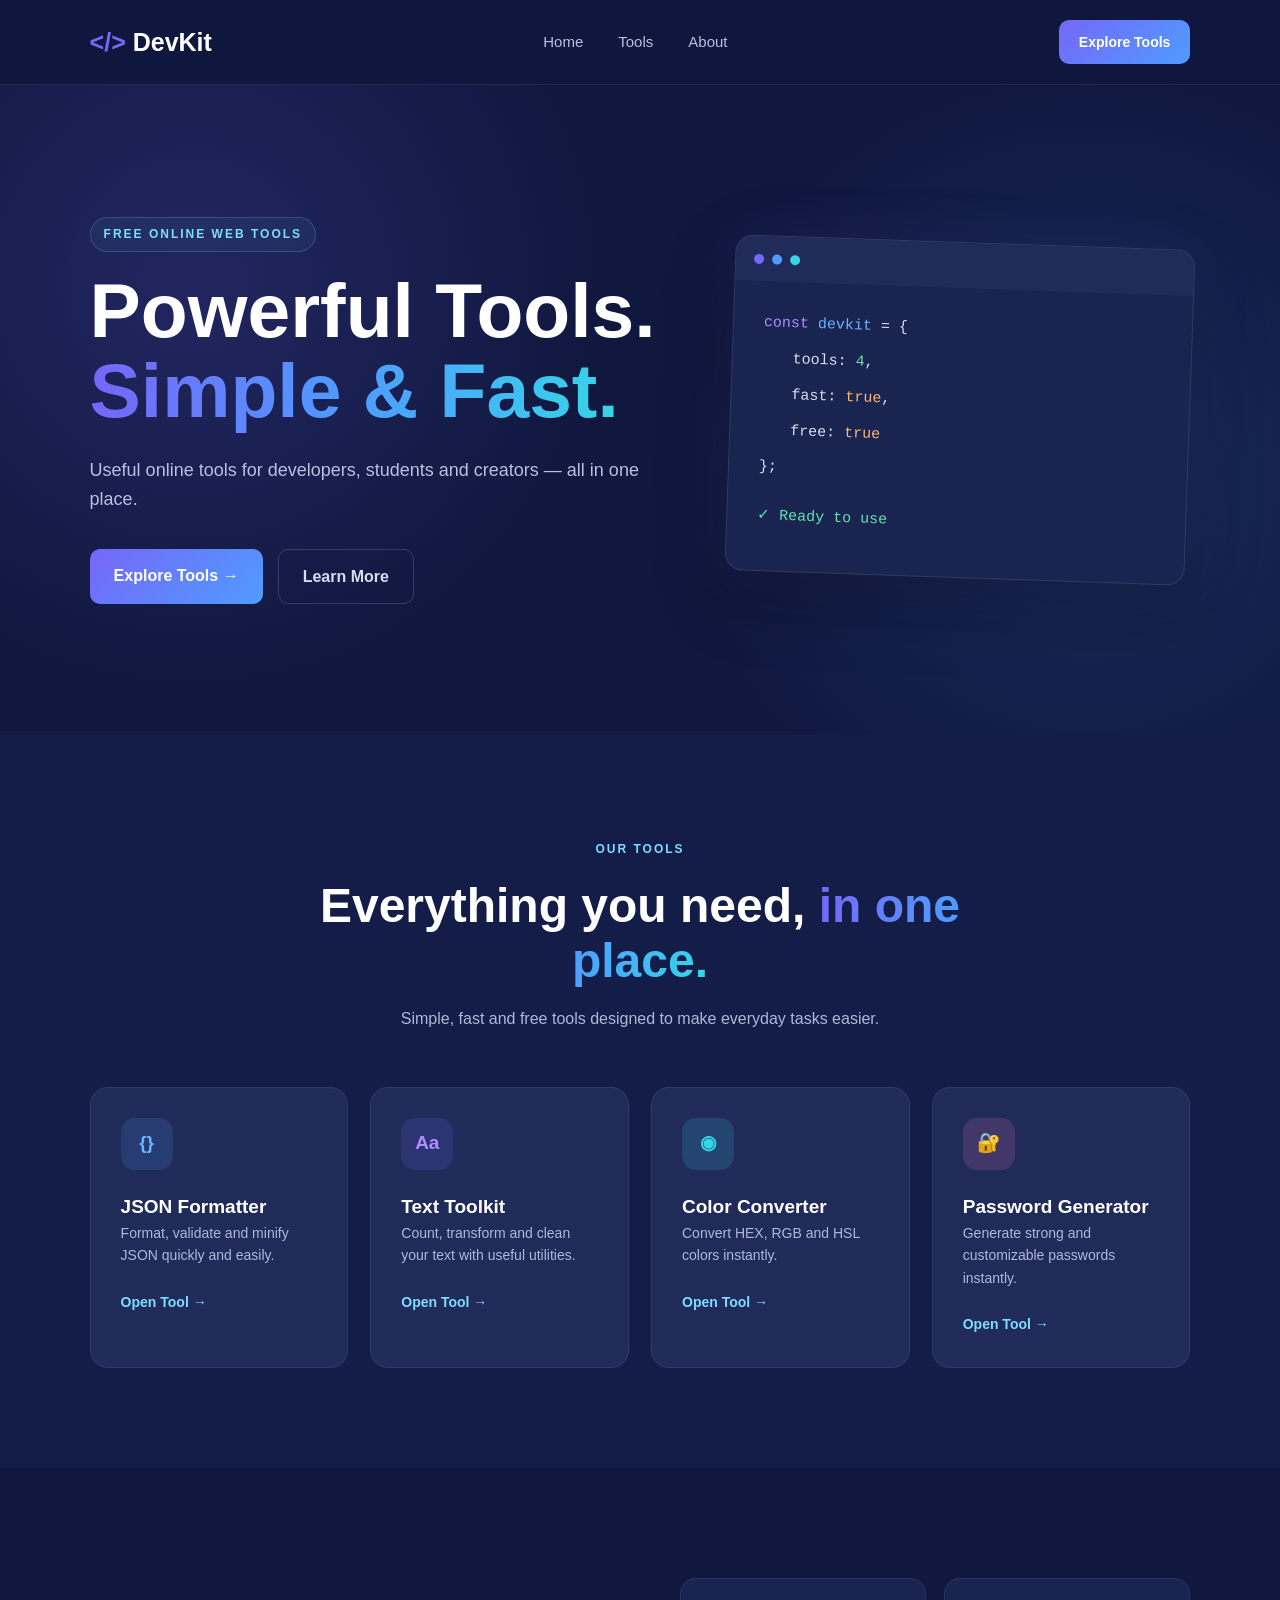
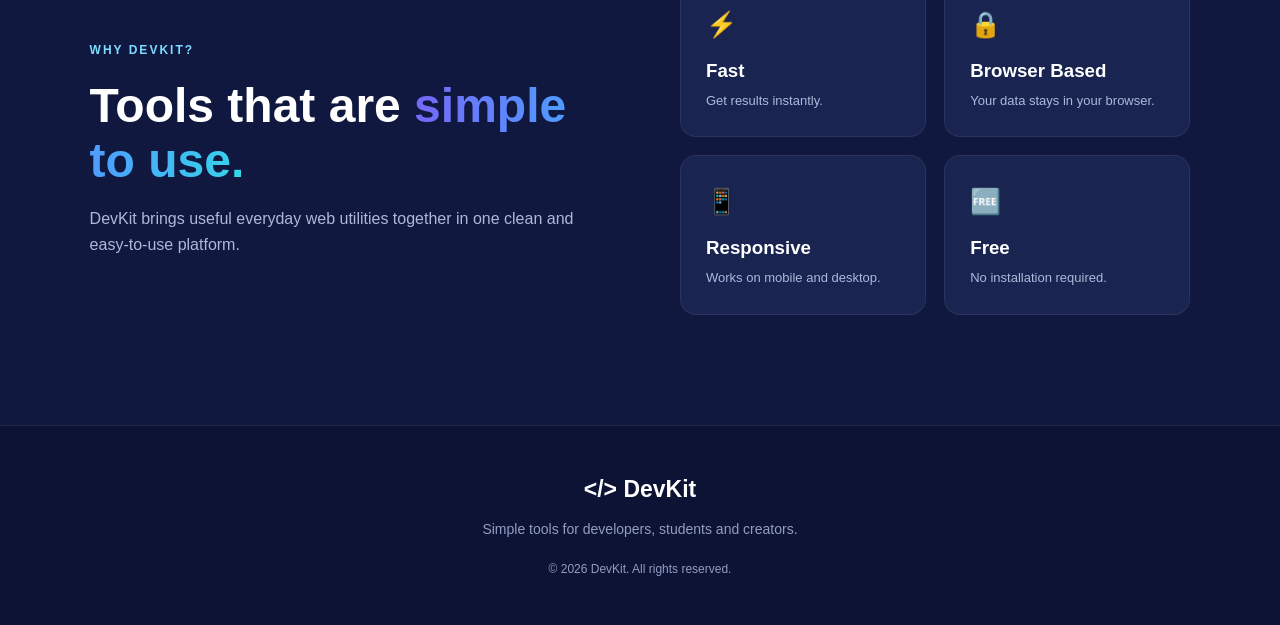
==== index.html @ 8424d0ab "Complete DevKit developer tools" ====
<!doctype html>
<html lang="en">
  <head>
    <meta charset="UTF-8" />

    <!-- Makes the website responsive on mobile -->
    <meta name="viewport" content="width=device-width, initial-scale=1.0" />

    <title>DevKit - Free Developer Tools</title>

    <meta
      name="description"
      content="DevKit is a collection of fast and useful developer tools including JSON Formatter, Text Toolkit, Color Converter, and Password Generator."
    />

    <meta
      name="keywords"
      content="developer tools, JSON formatter, text toolkit, color converter, password generator"
    />

    <meta name="author" content="Maryam Ayub" />

    <!-- Social sharing -->
    <meta property="og:title" content="DevKit - Developer Tools" />

    <meta
      property="og:description"
      content="A collection of fast and useful developer tools including JSON Formatter, Text Toolkit, Color Converter, and Password Generator."
    />

    <meta property="og:type" content="website" />

    
    <!-- CSS file -->
    <link rel="stylesheet" href="./css/style.css" />
  </head>

  <body>
    <!-- ================= NAVBAR ================= -->

    <header class="navbar">
      <div class="logo">
        <span>&lt;/&gt;</span>
        DevKit
      </div>

      <nav class="nav-links">
        <a href="#home">Home</a>
        <a href="#tools">Tools</a>
        <a href="#about">About</a>
      </nav>

      <a href="#tools" class="nav-button">Explore Tools</a>
    </header>

    <!-- ================= HERO ================= -->

    <main>
      <section class="hero" id="home">
        <div class="hero-content">
          <p class="hero-label">FREE ONLINE WEB TOOLS</p>

          <h1>
            Powerful Tools.
            <span>Simple & Fast.</span>
          </h1>

          <p class="hero-description">
            Useful online tools for developers, students and creators — all in
            one place.
          </p>

          <div class="hero-buttons">
            <a href="#tools" class="primary-button"> Explore Tools → </a>

            <a href="#about" class="secondary-button"> Learn More </a>
          </div>
        </div>

        <!-- Hero visual -->

        <div class="hero-visual">
          <div class="code-window">
            <div class="window-top">
              <span></span>
              <span></span>
              <span></span>
            </div>

            <div class="code-content">
              <p>
                <span class="purple">const</span>
                <span class="blue">devkit</span> = {
              </p>

              <p class="indent">tools: <span class="green">4</span>,</p>

              <p class="indent">fast: <span class="orange">true</span>,</p>

              <p class="indent">free: <span class="orange">true</span></p>

              <p>};</p>

              <p class="success">✓ Ready to use</p>
            </div>
          </div>
        </div>
      </section>

      <!-- ================= TOOLS ================= -->

      <section class="tools-section" id="tools">
        <div class="section-heading">
          <p class="section-label">OUR TOOLS</p>

          <h2>
            Everything you need,
            <span>in one place.</span>
          </h2>

          <p>
            Simple, fast and free tools designed to make everyday tasks easier.
          </p>
        </div>

        <div class="tools-grid">
          <!-- JSON Tool -->

          <div class="tool-card">
            <div class="tool-icon json-icon">{}</div>

            <h3>JSON Formatter</h3>

            <p>Format, validate and minify JSON quickly and easily.</p>

            <a href="tools/json.html"> Open Tool → </a>
          </div>

          <!-- Text Tool -->

          <div class="tool-card">
            <div class="tool-icon text-icon">Aa</div>

            <h3>Text Toolkit</h3>

            <p>Count, transform and clean your text with useful utilities.</p>

            <a href="tools/text.html"> Open Tool → </a>
          </div>

          <!-- Color Tool -->

          <div class="tool-card">
            <div class="tool-icon color-icon">◉</div>

            <h3>Color Converter</h3>

            <p>Convert HEX, RGB and HSL colors instantly.</p>

            <a href="tools/color.html"> Open Tool → </a>
          </div>

          <!-- Password Tool -->

          <div class="tool-card">
            <div class="tool-icon password-icon">🔐</div>

            <h3>Password Generator</h3>

            <p>Generate strong and customizable passwords instantly.</p>

            <a href="tools/password.html"> Open Tool → </a>
          </div>
        </div>
      </section>

      <!-- ================= ABOUT ================= -->

      <section class="about-section" id="about">
        <div class="about-content">
          <p class="section-label">WHY DEVKIT?</p>

          <h2>
            Tools that are
            <span>simple to use.</span>
          </h2>

          <p>
            DevKit brings useful everyday web utilities together in one clean
            and easy-to-use platform.
          </p>
        </div>

        <div class="features">
          <div class="feature">
            <strong>⚡</strong>
            <h3>Fast</h3>
            <p>Get results instantly.</p>
          </div>

          <div class="feature">
            <strong>🔒</strong>
            <h3>Browser Based</h3>
            <p>Your data stays in your browser.</p>
          </div>

          <div class="feature">
            <strong>📱</strong>
            <h3>Responsive</h3>
            <p>Works on mobile and desktop.</p>
          </div>

          <div class="feature">
            <strong>🆓</strong>
            <h3>Free</h3>
            <p>No installation required.</p>
          </div>
        </div>
      </section>
    </main>

    <!-- ================= FOOTER ================= -->

    <footer>
      <div class="footer-logo">&lt;/&gt; DevKit</div>

      <p>Simple tools for developers, students and creators.</p>

      <p class="copyright">© 2026 DevKit. All rights reserved.</p>
    </footer>

    <!-- JavaScript -->
    <script src="js/main.js"></script>
  </body>
</html>
---- css/style.css ----
/* =========================
   RESET
========================= */

* {
    margin: 0;
    padding: 0;
    box-sizing: border-box;
}

html {
    scroll-behavior: smooth;
}

body {
    font-family: Arial, sans-serif;
    background: #10183f;
    color: #ffffff;
    line-height: 1.6;
}

a {
    text-decoration: none;
    color: inherit;
}


/* =========================
   NAVBAR
========================= */

.navbar {
    width: 100%;
    padding: 20px 7%;
    display: flex;
    align-items: center;
    justify-content: space-between;
    position: sticky;
    top: 0;
    z-index: 100;
    background: rgba(16, 24, 63, 0.92);
    border-bottom: 1px solid rgba(255, 255, 255, 0.08);
    backdrop-filter: blur(12px);
}

.logo {
    font-size: 25px;
    font-weight: 800;
}

.logo span {
    color: #7567f8;
}

.nav-links {
    display: flex;
    gap: 35px;
}

.nav-links a {
    color: #b8c1e0;
    font-size: 15px;
    transition: 0.3s;
}

.nav-links a:hover {
    color: #ffffff;
}

.nav-button {
    padding: 11px 20px;
    border-radius: 10px;
    background: linear-gradient(135deg, #7567f8, #4f9cff);
    font-size: 14px;
    font-weight: 600;
    transition: 0.3s;
}

.nav-button:hover {
    transform: translateY(-2px);
    box-shadow: 0 8px 25px rgba(117, 103, 248, 0.3);
}


/* =========================
   HERO
========================= */

.hero {
    min-height: 650px;
    padding: 90px 7%;
    display: flex;
    align-items: center;
    justify-content: space-between;
    gap: 70px;
    position: relative;
    overflow: hidden;

    background:
        radial-gradient(
            circle at 15% 30%,
            rgba(117, 103, 248, 0.18),
            transparent 35%
        ),
        radial-gradient(
            circle at 85% 60%,
            rgba(79, 156, 255, 0.15),
            transparent 35%
        );
}

.hero-content {
    max-width: 650px;
    position: relative;
    z-index: 1;
}

.hero-label,
.section-label {
    display: inline-block;
    color: #7ddcff;
    font-size: 12px;
    font-weight: 700;
    letter-spacing: 2px;
    margin-bottom: 18px;
}

.hero-label {
    padding: 7px 13px;
    border: 1px solid rgba(125, 220, 255, 0.2);
    border-radius: 50px;
    background: rgba(125, 220, 255, 0.05);
}

.hero h1 {
    font-size: clamp(45px, 6vw, 78px);
    line-height: 1.05;
    margin-bottom: 25px;
}

.hero h1 span,
.section-heading h2 span,
.about-content h2 span {
    background: linear-gradient(
        90deg,
        #7567f8,
        #4f9cff,
        #35d6e8
    );
      background-clip: text;
    -webkit-background-clip: text;

    color: transparent;
    -webkit-text-fill-color: transparent;
}

.hero-description {
    max-width: 560px;
    color: #b8c1e0;
    font-size: 18px;
    margin-bottom: 35px;
}

.hero-buttons {
    display: flex;
    gap: 15px;
    flex-wrap: wrap;
}

.primary-button,
.secondary-button {
    padding: 14px 24px;
    border-radius: 10px;
    font-weight: 600;
    transition: 0.3s;
}

.primary-button {
    background: linear-gradient(
        135deg,
        #7567f8,
        #4f9cff
    );
}

.primary-button:hover {
    transform: translateY(-3px);
    box-shadow: 0 12px 30px rgba(79, 156, 255, 0.25);
}

.secondary-button {
    border: 1px solid rgba(255, 255, 255, 0.15);
    color: #d7dcf1;
}

.secondary-button:hover {
    background: rgba(255, 255, 255, 0.06);
}


/* =========================
   HERO CODE WINDOW
========================= */

.hero-visual {
    width: 460px;
    flex-shrink: 0;
    position: relative;
    z-index: 1;
}

.code-window {
    border-radius: 18px;
    overflow: hidden;
    background: #1a2450;
    border: 1px solid rgba(255, 255, 255, 0.1);
    box-shadow:
        0 25px 70px rgba(0, 0, 0, 0.3),
        0 0 60px rgba(117, 103, 248, 0.12);

    transform: rotate(2deg);
    animation: floatingWindow 5s ease-in-out infinite;
}

.code-window:hover {
    animation-play-state: paused;
    transform: rotate(0deg) translateY(-5px);
}

.window-top {
    height: 45px;
    display: flex;
    align-items: center;
    gap: 8px;
    padding: 0 18px;
    background: #202b5a;
}

.window-top span {
    width: 10px;
    height: 10px;
    border-radius: 50%;
}

.window-top span:nth-child(1) {
    background: #7567f8;
}

.window-top span:nth-child(2) {
    background: #4f9cff;
}

.window-top span:nth-child(3) {
    background: #35d6e8;
}

.code-content {
    padding: 30px;
    font-family: monospace;
    font-size: 15px;
    color: #d9def2;
}

.code-content p {
    margin-bottom: 12px;
}

.indent {
    padding-left: 30px;
}

.purple {
    color: #b18cff;
}

.blue {
    color: #65b5ff;
}

.green {
    color: #5ee6a8;
}

.orange {
    color: #ffb86b;
}

.success {
    color: #5ee6a8;
    margin-top: 25px;
}

@keyframes floatingWindow {

    0%,
    100% {
        transform: rotate(2deg) translateY(0);
    }

    50% {
        transform: rotate(2deg) translateY(-8px);
    }
}


/* =========================
   TOOLS SECTION
========================= */

.tools-section {
    padding: 100px 7%;
    position: relative;
    overflow: hidden;
    background: #141d48;
}

.section-heading {
    max-width: 700px;
    margin: 0 auto 55px;
    text-align: center;
}

.section-heading h2,
.about-content h2 {
    font-size: clamp(32px, 4vw, 48px);
    line-height: 1.15;
    margin-bottom: 18px;
}

.section-heading > p:last-child,
.about-content > p:last-child {
    color: #aeb8d9;
}

.tools-grid {
    max-width: 1200px;
    margin: auto;
    display: grid;
    grid-template-columns: repeat(4, 1fr);
    gap: 22px;
}

.tool-card {
    padding: 30px;
    border-radius: 18px;
    background: #202b5a;
    border: 1px solid rgba(255, 255, 255, 0.07);
    transition: 0.35s;
    position: relative;
    overflow: hidden;
}

.tool-card::before {
    content: "";
    position: absolute;
    height: 2px;
    width: 0;
    top: 0;
    left: 0;
    background: linear-gradient(
        90deg,
        #7567f8,
        #4f9cff,
        #35d6e8
    );
    transition: 0.4s;
}

.tool-card:hover {
    transform: translateY(-8px);
    border-color: rgba(117, 103, 248, 0.5);
}

.tool-card:hover::before {
    width: 100%;
}

.tool-icon {
    width: 52px;
    height: 52px;
    display: flex;
    align-items: center;
    justify-content: center;
    border-radius: 14px;
    margin-bottom: 22px;
    font-size: 19px;
    font-weight: bold;
    transition: 0.35s;
}

.tool-card:hover .tool-icon {
    transform: scale(1.08) rotate(-4deg);
}

.json-icon {
    background: rgba(79, 156, 255, 0.15);
    color: #65b5ff;
}

.text-icon {
    background: rgba(117, 103, 248, 0.15);
    color: #b18cff;
}

.color-icon {
    background: rgba(53, 214, 232, 0.15);
    color: #35d6e8;
}

.password-icon {
    background: rgba(255, 120, 190, 0.15);
}

.tool-title-row {
    display: flex;
    align-items: center;
    justify-content: space-between;
    gap: 10px;
    margin-bottom: 12px;
}

.tool-title-row h3 {
    margin: 0;
}

.tool-card h3 {
    font-size: 19px;
}

.tool-card p {
    color: #aeb8d9;
    font-size: 14px;
    margin-bottom: 22px;
}

.tool-card a {
    display: inline-flex;
    color: #7ddcff;
    font-size: 14px;
    font-weight: 600;
    transition: 0.3s;
}

.tool-card a:hover {
    color: #ffffff;
    transform: translateX(5px);
}

.popular-badge {
    padding: 4px 8px;
    border-radius: 20px;
    background: rgba(117, 103, 248, 0.15);
    color: #b18cff;
    border: 1px solid rgba(117, 103, 248, 0.25);
    font-size: 10px;
    font-weight: 700;
    white-space: nowrap;
}


/* =========================
   ABOUT SECTION
========================= */

.about-section {
    padding: 110px 7%;
    display: grid;
    grid-template-columns: 1fr 1fr;
    align-items: center;
    gap: 80px;
}

.about-content {
    max-width: 550px;
}

.features {
    display: grid;
    grid-template-columns: 1fr 1fr;
    gap: 18px;
}

.feature {
    padding: 25px;
    border-radius: 16px;
    background: #1a2450;
    border: 1px solid rgba(255, 255, 255, 0.07);
    transition: 0.3s;
}

.feature:hover {
    transform: translateY(-5px);
    border-color: rgba(117, 103, 248, 0.35);
}

.feature strong {
    display: block;
    font-size: 25px;
    margin-bottom: 12px;
}

.feature h3 {
    margin-bottom: 5px;
}

.feature p {
    color: #aeb8d9;
    font-size: 13px;
}


/* =========================
   FOOTER
========================= */

footer {
    padding: 45px 7%;
    text-align: center;
    background: #0c1334;
    border-top: 1px solid rgba(255, 255, 255, 0.08);
}

.footer-logo {
    font-size: 23px;
    font-weight: 800;
    margin-bottom: 10px;
}

footer p {
    color: #929dc2;
    font-size: 14px;
}

.copyright {
    margin-top: 20px;
    font-size: 12px;
}


/* =========================
   MOBILE RESPONSIVE
========================= */

@media (max-width: 1000px) {

    .hero {
        padding-top: 70px;
    }

    .hero-visual {
        width: 390px;
    }

    .tools-grid {
        grid-template-columns: repeat(2, 1fr);
    }
}


@media (max-width: 800px) {

    .navbar {
        padding: 18px 5%;
    }

    .nav-links {
        display: none;
    }

    .hero {
        min-height: auto;
        padding: 80px 5%;
        flex-direction: column;
        text-align: center;
    }

    .hero-content {
        max-width: 700px;
    }

    .hero-description {
        margin-left: auto;
        margin-right: auto;
    }

    .hero-buttons {
        justify-content: center;
    }

    .hero-visual {
        width: 100%;
        max-width: 500px;
    }

    .about-section {
        grid-template-columns: 1fr;
        gap: 45px;
        padding: 80px 5%;
    }
}


@media (max-width: 600px) {

    .navbar {
        padding: 16px 5%;
    }

    .logo {
        font-size: 22px;
    }

    .nav-button {
        padding: 9px 14px;
        font-size: 12px;
    }

    .hero {
        padding: 65px 5%;
    }

    .hero h1 {
        font-size: 45px;
    }

    .hero-description {
        font-size: 16px;
    }

    .hero-buttons {
        flex-direction: column;
    }

    .primary-button,
    .secondary-button {
        width: 100%;
        text-align: center;
    }

    .tools-section {
        padding: 75px 5%;
    }

    .tools-grid {
        grid-template-columns: 1fr;
    }

    .tool-card {
        padding: 25px;
    }

    .tool-title-row {
        align-items: flex-start;
    }

    .features {
        grid-template-columns: 1fr;
    }

    .code-content {
        padding: 22px;
        font-size: 12px;
    }

    footer {
        padding: 35px 5%;
    }
}

/* ================================
   STEP 8 - ANIMATIONS & UX
================================ */

/* Smooth scrolling */
html {
    scroll-behavior: smooth;
}

/* Button hover animation */
button,
.primary-btn,
.secondary-btn,
.tool-link,
.nav-button {
    transition: all 0.3s ease;
}

/* Tool cards hover */
.tool-card {
    transition: transform 0.3s ease, box-shadow 0.3s ease;
}

.tool-card:hover {
    transform: translateY(-6px);
}

/* General link hover */
a {
    transition: color 0.3s ease;
}

/* Input and textarea focus */
input,
textarea,
select {
    transition: border-color 0.3s ease, box-shadow 0.3s ease;
}

input:focus,
textarea:focus,
select:focus {
    outline: none;
}

/* Page fade-in */
body {
    animation: pageFade 0.5s ease;
}

@keyframes pageFade {
    from {
        opacity: 0;
    }

    to {
        opacity: 1;
    }
}


/* Tool cards entrance animation */

.tool-card {
    animation: cardAppear 0.6s ease both;
}

.tool-card:nth-child(1) {
    animation-delay: 0.1s;
}

.tool-card:nth-child(2) {
    animation-delay: 0.2s;
}

.tool-card:nth-child(3) {
    animation-delay: 0.3s;
}

.tool-card:nth-child(4) {
    animation-delay: 0.4s;
}

@keyframes cardAppear {
    from {
        opacity: 0;
        transform: translateY(20px);
    }

    to {
        opacity: 1;
        transform: translateY(0);
    }
}

/* Respect user's reduced-motion preference */

@media (prefers-reduced-motion: reduce) {
    *,
    *::before,
    *::after {
        animation-duration: 0.01ms !important;
        animation-iteration-count: 1 !important;
        transition-duration: 0.01ms !important;
        scroll-behavior: auto !important;
    }
}
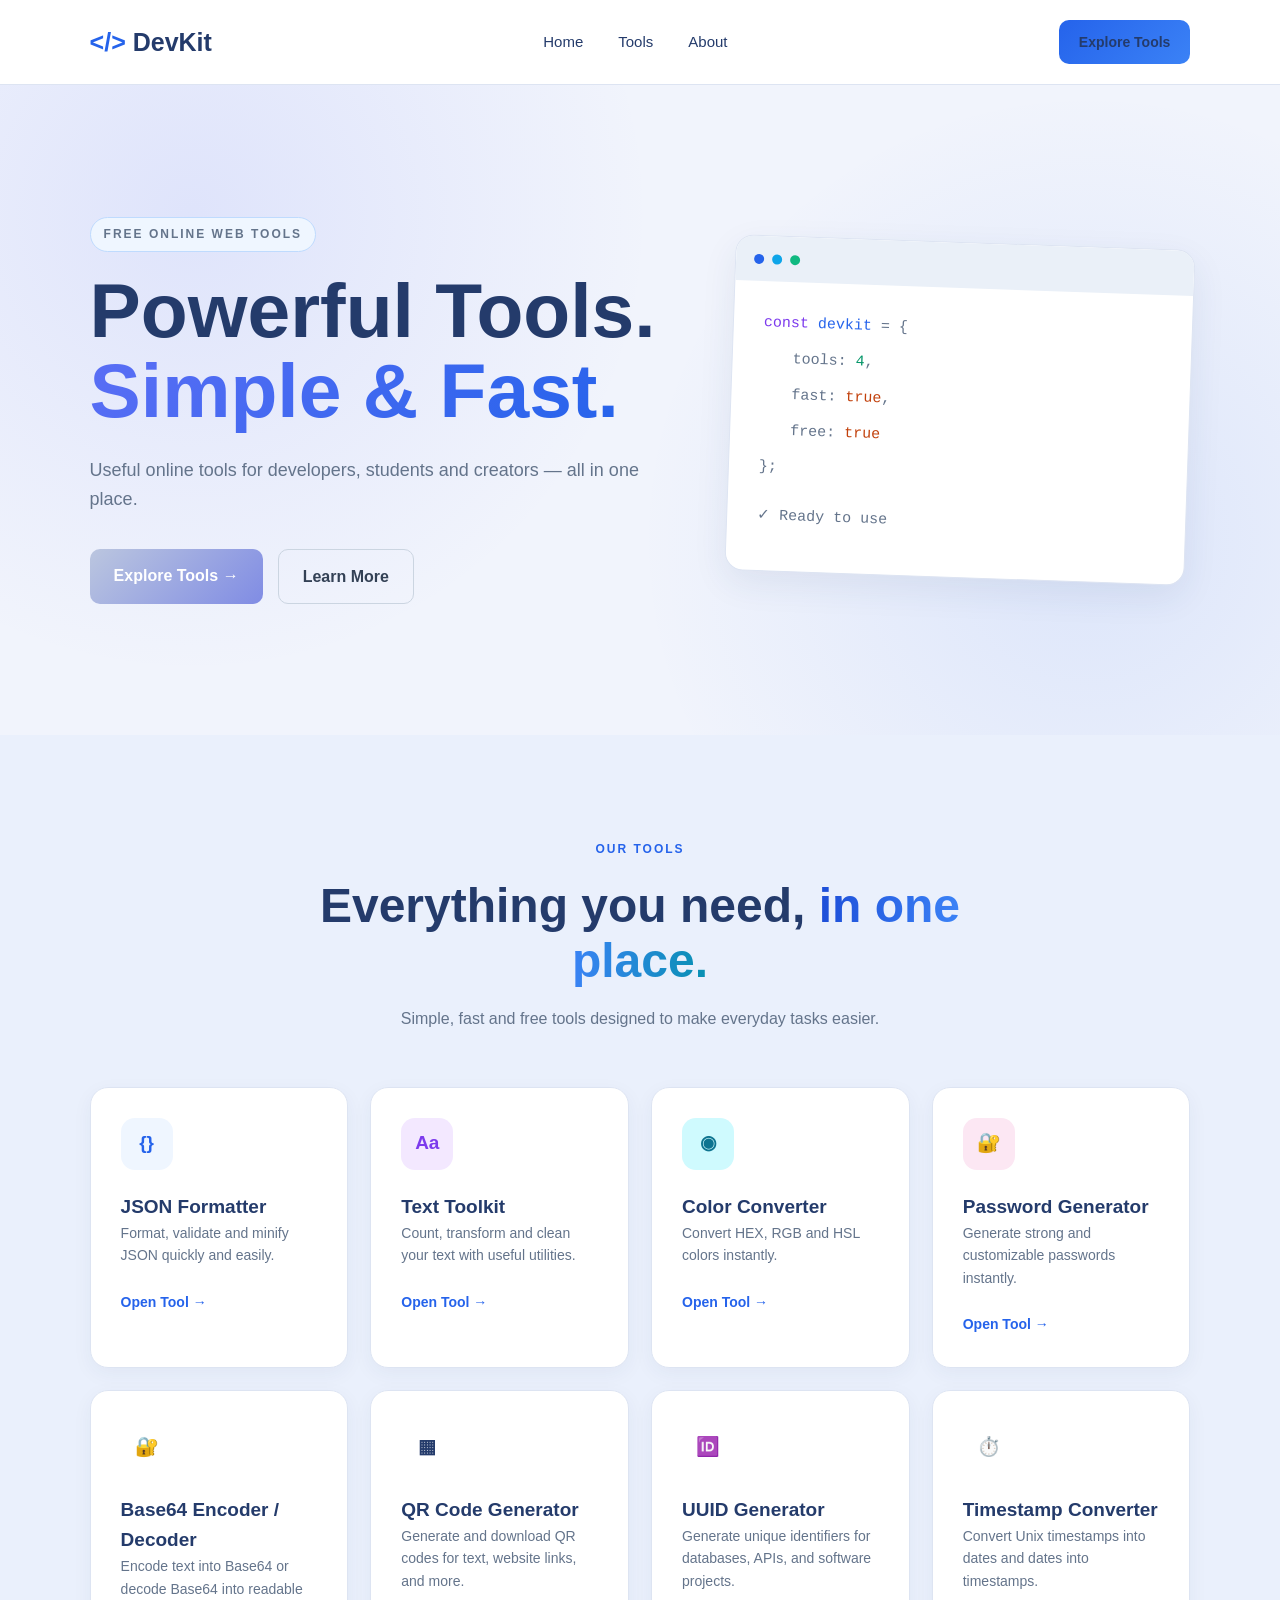
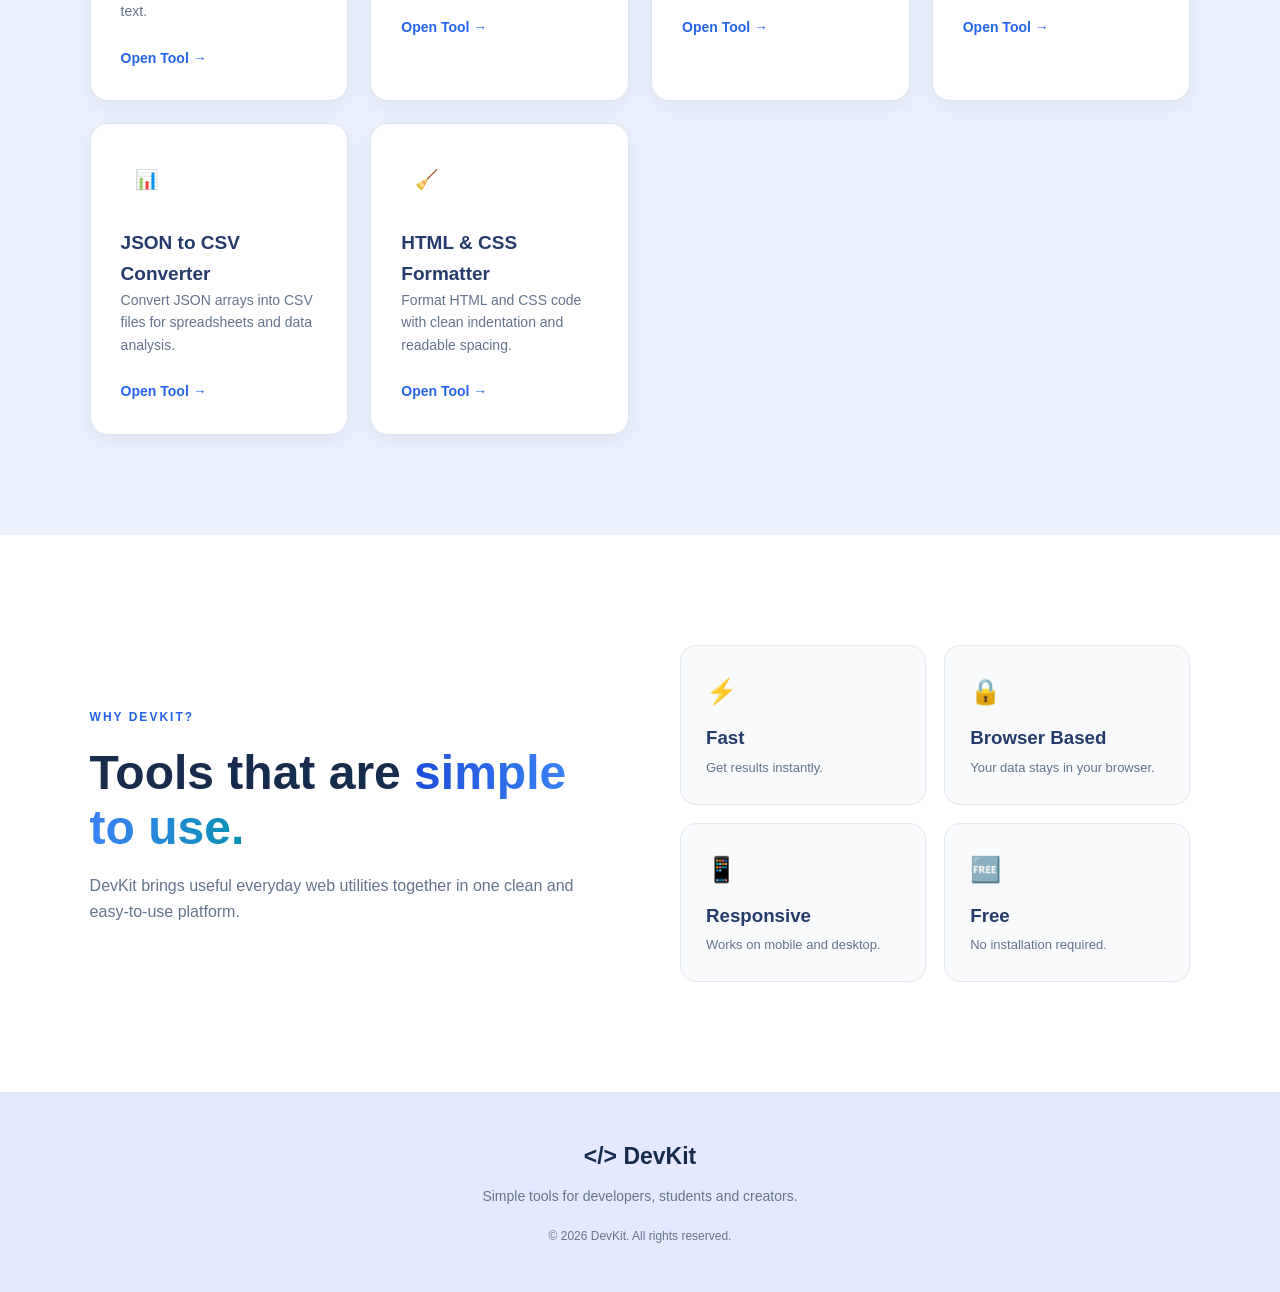
==== commit 7f3dc2ea: "added more tools" ====
--- a/index.html
+++ b/index.html
@@ -171,6 +171,70 @@
 
             <a href="tools/password.html"> Open Tool → </a>
           </div>
+        <!-- base64 tool -->
+    
+<div class="tool-card">
+  <div class="tool-icon">🔐</div>
+
+  <h3>Base64 Encoder / Decoder</h3>
+
+  <p>Encode text into Base64 or decode Base64 into readable text.</p>
+
+  <a href="tools/base64.html">Open Tool →</a>
+</div>
+         <!-- QR code generator tool -->
+
+         
+<div class="tool-card">
+  <div class="tool-icon">▦</div>
+
+  <h3>QR Code Generator</h3>
+
+  <p>Generate and download QR codes for text, website links, and more.</p>
+
+  <a href="tools/qrcode.html">Open Tool →</a>
+</div>
+ 
+ <!-- uuid tool -->
+
+<div class="tool-card">
+  <div class="tool-icon">🆔</div>
+  <h3>UUID Generator</h3>
+  <p>Generate unique identifiers for databases, APIs, and software projects.</p>
+  <a href="tools/uuid.html">Open Tool →</a>
+</div>
+
+<!-- timestamp tool -->
+
+
+<div class="tool-card">
+  <div class="tool-icon">⏱️</div>
+  <h3>Timestamp Converter</h3>
+  <p>Convert Unix timestamps into dates and dates into timestamps.</p>
+  <a href="tools/timestamp.html">Open Tool →</a>
+</div>
+  <!-- json-csv tool -->
+
+  
+<div class="tool-card">
+  <div class="tool-icon">📊</div>
+  <h3>JSON to CSV Converter</h3>
+  <p>Convert JSON arrays into CSV files for spreadsheets and data analysis.</p>
+  <a href="tools/json-csv.html">Open Tool →</a>
+</div>
+
+
+<!-- code formatter tool -->
+
+
+<div class="tool-card">
+  <div class="tool-icon">🧹</div>
+  <h3>HTML & CSS Formatter</h3>
+  <p>Format HTML and CSS code with clean indentation and readable spacing.</p>
+  <a href="tools/code-formatter.html">Open Tool →</a>
+</div>
+
+
         </div>
       </section>
 
--- a/css/style.css
+++ b/css/style.css
@@ -178,7 +178,7 @@
 .primary-button {
     background: linear-gradient(
         135deg,
-        #7567f8,
+        #000000,
         #4f9cff
     );
 }
@@ -773,4 +773,385 @@
         transition-duration: 0.01ms !important;
         scroll-behavior: auto !important;
     }
-}+}
+
+
+/* =========================
+   LIGHT THEME - DEVKIT
+   Color overrides only
+========================= */
+
+body {
+    background: #ffffff;
+    color: #172b4d;
+}
+
+/* Navbar */
+.navbar {
+    background: rgba(255, 255, 255, 0.94);
+    border-bottom-color: #e2e8f0;
+}
+
+.logo span {
+    color: #2563eb;
+}
+
+.nav-links a {
+    color: #475569;
+}
+
+.nav-links a:hover {
+    color: #2563eb;
+}
+
+.nav-button,
+.primary-button {
+    background: linear-gradient(135deg, #2563eb, #3b82f6);
+}
+
+.nav-button:hover {
+    box-shadow: 0 8px 25px rgba(37, 99, 235, 0.2);
+}
+
+/* Hero */
+.hero {
+    background:
+        radial-gradient(
+            circle at 15% 30%,
+            rgba(37, 99, 235, 0.09),
+            transparent 35%
+        ),
+        radial-gradient(
+            circle at 85% 60%,
+            rgba(59, 130, 246, 0.09),
+            transparent 35%
+        ),
+        #ffffff;
+}
+
+.hero-label,
+.section-label {
+    color: #2563eb;
+}
+
+.hero-label {
+    border-color: #bfdbfe;
+    background: #eff6ff;
+}
+
+.hero h1,
+.section-heading h2,
+.about-content h2 {
+    color: #172b4d;
+}
+
+.hero h1 span,
+.section-heading h2 span,
+.about-content h2 span {
+    background: linear-gradient(90deg, #1d4ed8, #3b82f6, #0891b2);
+    background-clip: text;
+    -webkit-background-clip: text;
+    color: transparent;
+    -webkit-text-fill-color: transparent;
+}
+
+.hero-description {
+    color: #475569;
+}
+
+.secondary-button {
+    color: #334155;
+    border-color: #cbd5e1;
+}
+
+.secondary-button:hover {
+    background: #f1f5f9;
+}
+
+/* Code preview */
+.code-window {
+    background: #f8fafc;
+    border-color: #dbe4f0;
+    box-shadow: 0 25px 70px rgba(23, 43, 77, 0.1);
+}
+
+.window-top {
+    background: #eaf0f8;
+}
+
+.window-top span:nth-child(1) {
+    background: #2563eb;
+}
+
+.window-top span:nth-child(2) {
+    background: #0ea5e9;
+}
+
+.window-top span:nth-child(3) {
+    background: #10b981;
+}
+
+.code-content {
+    color: #334155;
+}
+
+.purple {
+    color: #7c3aed;
+}
+
+.blue {
+    color: #2563eb;
+}
+
+.green,
+.success {
+    color: #059669;
+}
+
+.orange {
+    color: #c2410c;
+}
+
+/* Tools section */
+.tools-section {
+    background: #f4f7fb;
+}
+
+.section-heading > p:last-child,
+.about-content > p:last-child {
+    color: #64748b;
+}
+
+.tool-card {
+    background: #ffffff;
+    border-color: #e2e8f0;
+    box-shadow: 0 4px 18px rgba(23, 43, 77, 0.04);
+}
+
+.tool-card:hover {
+    border-color: #93c5fd;
+    box-shadow: 0 12px 28px rgba(37, 99, 235, 0.09);
+}
+
+.tool-card::before {
+    background: linear-gradient(90deg, #2563eb, #3b82f6, #0891b2);
+}
+
+.tool-card p {
+    color: #64748b;
+}
+
+.tool-card a {
+    color: #2563eb;
+}
+
+.tool-card a:hover {
+    color: #1d4ed8;
+}
+
+.json-icon {
+    background: #eff6ff;
+    color: #2563eb;
+}
+
+.text-icon {
+    background: #f3e8ff;
+    color: #7c3aed;
+}
+
+.color-icon {
+    background: #cffafe;
+    color: #0e7490;
+}
+
+.password-icon {
+    background: #fce7f3;
+}
+
+.popular-badge {
+    background: #eff6ff;
+    color: #1d4ed8;
+    border-color: #bfdbfe;
+}
+
+/* About and feature cards */
+.about-section {
+    background: #ffffff;
+}
+
+.feature {
+    background: #f8fafc;
+    border-color: #e2e8f0;
+}
+
+.feature:hover {
+    border-color: #93c5fd;
+    box-shadow: 0 8px 20px rgba(23, 43, 77, 0.05);
+}
+
+.feature p {
+    color: #64748b;
+}
+
+/* Footer */
+footer {
+    background: #f4f7fb;
+    border-top-color: #e2e8f0;
+}
+
+footer p {
+    color: #64748b;
+}
+
+.footer-logo {
+    color: #172b4d;
+}
+
+/* Existing animations and responsive rules remain unchanged */
+
+/* ===== DevKit Light Blue Theme ===== */
+
+:root {
+  --bg-main: #F1F4FC;
+  --bg-card: #FFFFFF;
+  --bg-section: #EAF0FC;
+  --bg-secondary: #E4E9FF;
+
+  --text-main: #243B6B;
+  --text-muted: #64748B;
+
+  --primary: #2563EB;
+  --primary-light: #5B6EF5;
+  --border-color: #DDE4F2;
+}
+
+/* Main page */
+body {
+  background: var(--bg-main);
+  color: var(--text-main);
+}
+
+/* Navbar */
+.navbar {
+  background: rgba(255, 255, 255, 0.94);
+  border-bottom: 1px solid var(--border-color);
+  color: var(--text-main);
+}
+
+.navbar a,
+.navbar .logo {
+  color: var(--text-main);
+}
+
+/* Hero section */
+.hero {
+  background:
+    radial-gradient(
+      circle at 15% 20%,
+      rgba(91, 110, 245, 0.12),
+      transparent 38%
+    ),
+    radial-gradient(
+      circle at 85% 70%,
+      rgba(37, 99, 235, 0.10),
+      transparent 38%
+    ),
+    var(--bg-main);
+}
+
+.hero h1,
+.hero h2,
+.hero h3 {
+  color: var(--text-main);
+}
+
+.hero p {
+  color: var(--text-muted);
+}
+
+/* Keep the vibrant gradient identity */
+.hero h1 span,
+.gradient-text {
+  background: linear-gradient(135deg, #5B6EF5, #2563EB);
+  -webkit-background-clip: text;
+  background-clip: text;
+  -webkit-text-fill-color: transparent;
+}
+
+/* Code preview */
+.code-window {
+  background: #FFFFFF;
+  border: 1px solid var(--border-color);
+  box-shadow: 0 12px 35px rgba(36, 59, 107, 0.08);
+  color: var(--text-main);
+}
+
+/* Sections */
+.tools-section,
+.features-section {
+  background: var(--bg-section);
+}
+
+.tools-section h2,
+.features-section h2,
+.tools-section h3,
+.features-section h3 {
+  color: var(--text-main);
+}
+
+/* Cards */
+.tool-card,
+.feature-card {
+  background: var(--bg-card);
+  border: 1px solid var(--border-color);
+  box-shadow: 0 6px 20px rgba(36, 59, 107, 0.05);
+}
+
+.tool-card h3,
+.feature-card h3 {
+  color: var(--text-main);
+}
+
+.tool-card p,
+.feature-card p {
+  color: var(--text-muted);
+}
+
+/* Buttons */
+.primary-button,
+.hero primary-button {
+  background: linear-gradient(135deg, #bbc6df, #808ce4);
+  color: white;
+  border: none;
+}
+
+.primary-button:hover,
+.hero .primary-button:hover {
+  box-shadow: 0 8px 22px rgba(37, 99, 235, 0.22);
+}
+
+/* Links */
+a {
+  color: var(--primary);
+}
+
+/* Footer */
+footer {
+  background: #E4E9FF;
+  color: var(--text-main);
+  border-top: 1px solid var(--border-color);
+}
+
+footer a {
+  color: var(--text-main);
+}
+
+footer p {
+  color: var(--text-muted);
+}
+
+/* Selection */
+::selection {
+  background: #D8E2FF;
+  color: #243B6B;
+}
